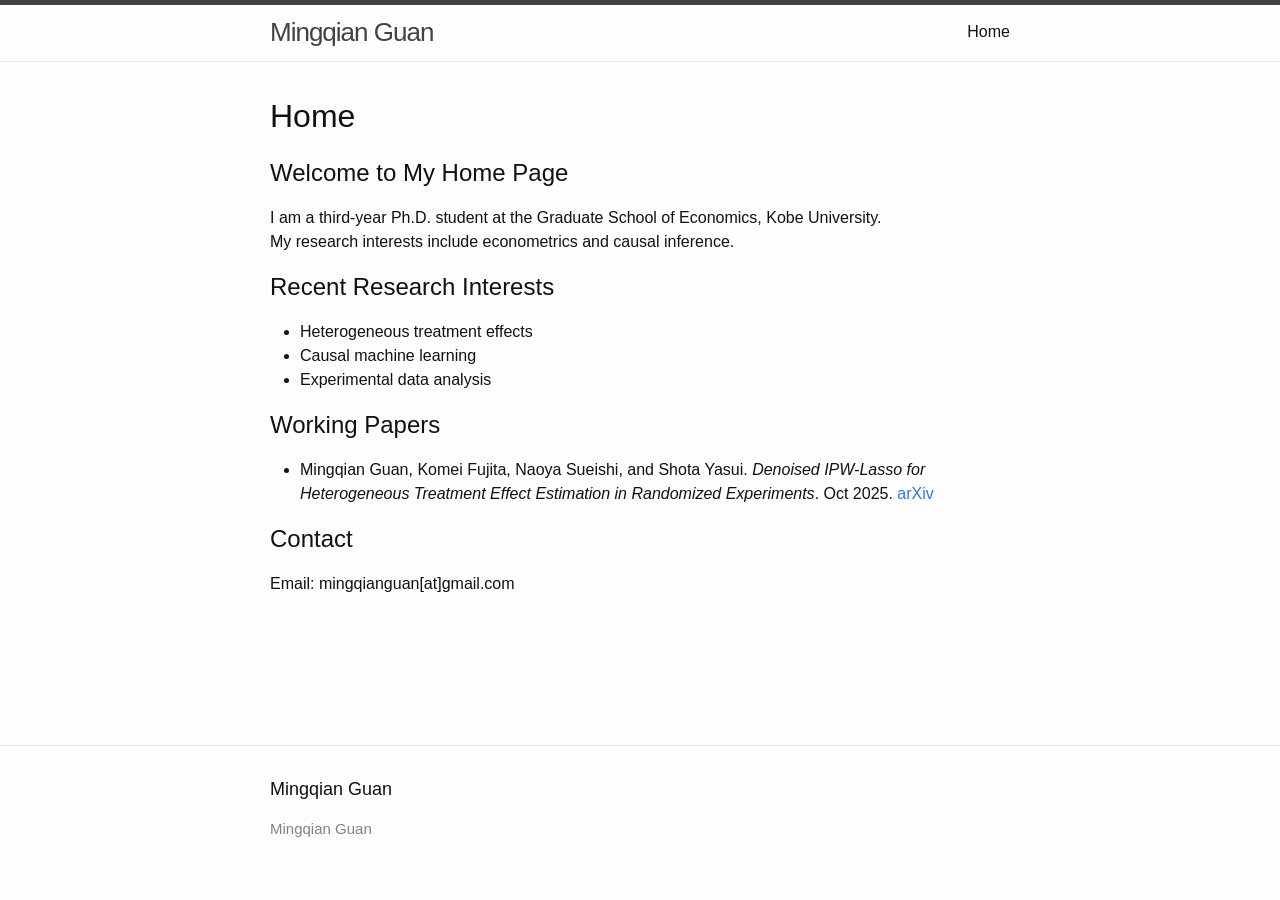
==== index.html @ 8e0dccff "deploy: mingqianguan/mingqianguansource.github.io@8c36bc2cc415411a0f8b04d943c0043eb0f9a36a" ====
<!DOCTYPE html>
<html lang="en"><head>
  <meta charset="utf-8">
  <meta http-equiv="X-UA-Compatible" content="IE=edge">
  <meta name="viewport" content="width=device-width, initial-scale=1"><!-- Begin Jekyll SEO tag v2.8.0 -->
<title>Home | Mingqian Guan</title>
<meta name="generator" content="Jekyll v3.10.0" />
<meta property="og:title" content="Home" />
<meta property="og:locale" content="en_US" />
<meta property="og:site_name" content="Mingqian Guan" />
<meta property="og:type" content="website" />
<meta name="twitter:card" content="summary" />
<meta property="twitter:title" content="Home" />
<script type="application/ld+json">
{"@context":"https://schema.org","@type":"WebSite","headline":"Home","name":"Mingqian Guan","url":"/"}</script>
<!-- End Jekyll SEO tag -->
<link rel="stylesheet" href="/assets/main.css"><link type="application/atom+xml" rel="alternate" href="/feed.xml" title="Mingqian Guan" /></head>
<body><header class="site-header" role="banner">

  <div class="wrapper"><a class="site-title" rel="author" href="/">Mingqian Guan</a><nav class="site-nav">
        <input type="checkbox" id="nav-trigger" class="nav-trigger" />
        <label for="nav-trigger">
          <span class="menu-icon">
            <svg viewBox="0 0 18 15" width="18px" height="15px">
              <path d="M18,1.484c0,0.82-0.665,1.484-1.484,1.484H1.484C0.665,2.969,0,2.304,0,1.484l0,0C0,0.665,0.665,0,1.484,0 h15.032C17.335,0,18,0.665,18,1.484L18,1.484z M18,7.516C18,8.335,17.335,9,16.516,9H1.484C0.665,9,0,8.335,0,7.516l0,0 c0-0.82,0.665-1.484,1.484-1.484h15.032C17.335,6.031,18,6.696,18,7.516L18,7.516z M18,13.516C18,14.335,17.335,15,16.516,15H1.484 C0.665,15,0,14.335,0,13.516l0,0c0-0.82,0.665-1.483,1.484-1.483h15.032C17.335,12.031,18,12.695,18,13.516L18,13.516z"/>
            </svg>
          </span>
        </label>

        <div class="trigger"><a class="page-link" href="/">Home</a></div>
      </nav></div>
</header>
<main class="page-content" aria-label="Content">
      <div class="wrapper">
        <div class="home"><h1 class="page-heading">Home</h1><!-- - 📄 CV: [Download](cv.pdf)
- 🔗 Profiles: [Google Scholar](YOUR_SCHOLAR_URL) · [GitHub](YOUR_GITHUB_URL) · [LinkedIn](YOUR_LINKEDIN_URL)

Optional headshot: upload to assets/avatar.jpg and uncomment the line below
<img src="/assets/avatar.jpg" alt="Mingqian Guan" width="160"> -->

<!-- --- -->

<h2 id="welcome-to-my-home-page">Welcome to My Home Page</h2>
<p>I am a third-year Ph.D. student at the Graduate School of Economics, Kobe University.<br />
My research interests include econometrics and causal inference.</p>

<h2 id="recent-research-interests">Recent Research Interests</h2>
<ul>
  <li>Heterogeneous treatment effects</li>
  <li>Causal machine learning</li>
  <li>Experimental data analysis</li>
</ul>

<h2 id="working-papers">Working Papers</h2>
<ul>
  <li>Mingqian Guan, Komei Fujita, Naoya Sueishi, and Shota Yasui. 
<em>Denoised IPW-Lasso for Heterogeneous Treatment Effect Estimation in Randomized Experiments</em>. Oct 2025. 
<a href="https://arxiv.org/abs/2510.10527">arXiv</a></li>
</ul>

<!--
## Work in Progress
- PROJECT_TITLE_A — one-line description of the question/method/dataset.
- PROJECT_TITLE_B — one-line description.

## Publications
- AUTHORS_1. *PAPER_TITLE_1*. VENUE_1, YEAR_1. [PDF](#) · [Code](#)
- AUTHORS_2. *PAPER_TITLE_2*. VENUE_2, YEAR_2. [PDF](#) · [Project](#)

## Teaching & Service
- ROLE_COURSE_1 (TERM_1, YEAR_1)
- Reviewer: VENUE_A, VENUE_B

## Talks & Awards
- TALK_TITLE @ VENUE_TALK, YEAR_TALK
- AWARD_NAME, YEAR_AWARD
-->

<h2 id="contact">Contact</h2>
<p>Email: mingqianguan[at]gmail.com</p>
</div>

      </div>
    </main><footer class="site-footer h-card">
  <data class="u-url" href="/"></data>

  <div class="wrapper">

    <h2 class="footer-heading">Mingqian Guan</h2>

    <div class="footer-col-wrapper">
      <div class="footer-col footer-col-1">
        <ul class="contact-list">
          <li class="p-name">Mingqian Guan</li></ul>
      </div>

      <div class="footer-col footer-col-2"><ul class="social-media-list"></ul>
</div>

      <div class="footer-col footer-col-3">
        <p></p>
      </div>
    </div>

  </div>

</footer>
</body>

</html>
---- assets/main.css ----
/** Reset some basic elements */
body, h1, h2, h3, h4, h5, h6, p, blockquote, pre, hr, dl, dd, ol, ul, figure { margin: 0; padding: 0; }

/** Basic styling */
body { font: 400 16px/1.5 -apple-system, BlinkMacSystemFont, "Segoe UI", Roboto, Helvetica, Arial, sans-serif, "Apple Color Emoji", "Segoe UI Emoji", "Segoe UI Symbol"; color: #111; background-color: #fdfdfd; -webkit-text-size-adjust: 100%; -webkit-font-feature-settings: "kern" 1; -moz-font-feature-settings: "kern" 1; -o-font-feature-settings: "kern" 1; font-feature-settings: "kern" 1; font-kerning: normal; display: flex; min-height: 100vh; flex-direction: column; }

/** Set `margin-bottom` to maintain vertical rhythm */
h1, h2, h3, h4, h5, h6, p, blockquote, pre, ul, ol, dl, figure, .highlight { margin-bottom: 15px; }

/** `main` element */
main { display: block; /* Default value of `display` of `main` element is 'inline' in IE 11. */ }

/** Images */
img { max-width: 100%; vertical-align: middle; }

/** Figures */
figure > img { display: block; }

figcaption { font-size: 14px; }

/** Lists */
ul, ol { margin-left: 30px; }

li > ul, li > ol { margin-bottom: 0; }

/** Headings */
h1, h2, h3, h4, h5, h6 { font-weight: 400; }

/** Links */
a { color: #2a7ae2; text-decoration: none; }
a:visited { color: #1756a9; }
a:hover { color: #111; text-decoration: underline; }
.social-media-list a:hover { text-decoration: none; }
.social-media-list a:hover .username { text-decoration: underline; }

/** Blockquotes */
blockquote { color: #828282; border-left: 4px solid #e8e8e8; padding-left: 15px; font-size: 18px; letter-spacing: -1px; font-style: italic; }
blockquote > :last-child { margin-bottom: 0; }

/** Code formatting */
pre, code { font-size: 15px; border: 1px solid #e8e8e8; border-radius: 3px; background-color: #eef; }

code { padding: 1px 5px; }

pre { padding: 8px 12px; overflow-x: auto; }
pre > code { border: 0; padding-right: 0; padding-left: 0; }

/** Wrapper */
.wrapper { max-width: -webkit-calc(800px - (30px * 2)); max-width: calc(800px - (30px * 2)); margin-right: auto; margin-left: auto; padding-right: 30px; padding-left: 30px; }
@media screen and (max-width: 800px) { .wrapper { max-width: -webkit-calc(800px - (30px)); max-width: calc(800px - (30px)); padding-right: 15px; padding-left: 15px; } }

/** Clearfix */
.wrapper:after, .footer-col-wrapper:after { content: ""; display: table; clear: both; }

/** Icons */
.svg-icon { width: 16px; height: 16px; display: inline-block; fill: #828282; padding-right: 5px; vertical-align: text-top; }

.social-media-list li + li { padding-top: 5px; }

/** Tables */
table { margin-bottom: 30px; width: 100%; text-align: left; color: #3f3f3f; border-collapse: collapse; border: 1px solid #e8e8e8; }
table tr:nth-child(even) { background-color: #f7f7f7; }
table th, table td { padding: 10px 15px; }
table th { background-color: #f0f0f0; border: 1px solid #dedede; border-bottom-color: #c9c9c9; }
table td { border: 1px solid #e8e8e8; }

/** Site header */
.site-header { border-top: 5px solid #424242; border-bottom: 1px solid #e8e8e8; min-height: 55.95px; position: relative; }

.site-title { font-size: 26px; font-weight: 300; line-height: 54px; letter-spacing: -1px; margin-bottom: 0; float: left; }
.site-title, .site-title:visited { color: #424242; }

.site-nav { float: right; line-height: 54px; }
.site-nav .nav-trigger { display: none; }
.site-nav .menu-icon { display: none; }
.site-nav .page-link { color: #111; line-height: 1.5; }
.site-nav .page-link:not(:last-child) { margin-right: 20px; }
@media screen and (max-width: 600px) { .site-nav { position: absolute; top: 9px; right: 15px; background-color: #fdfdfd; border: 1px solid #e8e8e8; border-radius: 5px; text-align: right; }
  .site-nav label[for="nav-trigger"] { display: block; float: right; width: 36px; height: 36px; z-index: 2; cursor: pointer; }
  .site-nav .menu-icon { display: block; float: right; width: 36px; height: 26px; line-height: 0; padding-top: 10px; text-align: center; }
  .site-nav .menu-icon > svg { fill: #424242; }
  .site-nav input ~ .trigger { clear: both; display: none; }
  .site-nav input:checked ~ .trigger { display: block; padding-bottom: 5px; }
  .site-nav .page-link { display: block; padding: 5px 10px; margin-left: 20px; }
  .site-nav .page-link:not(:last-child) { margin-right: 0; } }

/** Site footer */
.site-footer { border-top: 1px solid #e8e8e8; padding: 30px 0; }

.footer-heading { font-size: 18px; margin-bottom: 15px; }

.contact-list, .social-media-list { list-style: none; margin-left: 0; }

.footer-col-wrapper { font-size: 15px; color: #828282; margin-left: -15px; }

.footer-col { float: left; margin-bottom: 15px; padding-left: 15px; }

.footer-col-1 { width: -webkit-calc(35% - (30px / 2)); width: calc(35% - (30px / 2)); }

.footer-col-2 { width: -webkit-calc(20% - (30px / 2)); width: calc(20% - (30px / 2)); }

.footer-col-3 { width: -webkit-calc(45% - (30px / 2)); width: calc(45% - (30px / 2)); }

@media screen and (max-width: 800px) { .footer-col-1, .footer-col-2 { width: -webkit-calc(50% - (30px / 2)); width: calc(50% - (30px / 2)); }
  .footer-col-3 { width: -webkit-calc(100% - (30px / 2)); width: calc(100% - (30px / 2)); } }
@media screen and (max-width: 600px) { .footer-col { float: none; width: -webkit-calc(100% - (30px / 2)); width: calc(100% - (30px / 2)); } }
/** Page content */
.page-content { padding: 30px 0; flex: 1; }

.page-heading { font-size: 32px; }

.post-list-heading { font-size: 28px; }

.post-list { margin-left: 0; list-style: none; }
.post-list > li { margin-bottom: 30px; }

.post-meta { font-size: 14px; color: #828282; }

.post-link { display: block; font-size: 24px; }

/** Posts */
.post-header { margin-bottom: 30px; }

.post-title { font-size: 42px; letter-spacing: -1px; line-height: 1; }
@media screen and (max-width: 800px) { .post-title { font-size: 36px; } }

.post-content { margin-bottom: 30px; }
.post-content h2 { font-size: 32px; }
@media screen and (max-width: 800px) { .post-content h2 { font-size: 28px; } }
.post-content h3 { font-size: 26px; }
@media screen and (max-width: 800px) { .post-content h3 { font-size: 22px; } }
.post-content h4 { font-size: 20px; }
@media screen and (max-width: 800px) { .post-content h4 { font-size: 18px; } }

/** Syntax highlighting styles */
.highlight { background: #fff; }
.highlighter-rouge .highlight { background: #eef; }
.highlight .c { color: #998; font-style: italic; }
.highlight .err { color: #a61717; background-color: #e3d2d2; }
.highlight .k { font-weight: bold; }
.highlight .o { font-weight: bold; }
.highlight .cm { color: #998; font-style: italic; }
.highlight .cp { color: #999; font-weight: bold; }
.highlight .c1 { color: #998; font-style: italic; }
.highlight .cs { color: #999; font-weight: bold; font-style: italic; }
.highlight .gd { color: #000; background-color: #fdd; }
.highlight .gd .x { color: #000; background-color: #faa; }
.highlight .ge { font-style: italic; }
.highlight .gr { color: #a00; }
.highlight .gh { color: #999; }
.highlight .gi { color: #000; background-color: #dfd; }
.highlight .gi .x { color: #000; background-color: #afa; }
.highlight .go { color: #888; }
.highlight .gp { color: #555; }
.highlight .gs { font-weight: bold; }
.highlight .gu { color: #aaa; }
.highlight .gt { color: #a00; }
.highlight .kc { font-weight: bold; }
.highlight .kd { font-weight: bold; }
.highlight .kp { font-weight: bold; }
.highlight .kr { font-weight: bold; }
.highlight .kt { color: #458; font-weight: bold; }
.highlight .m { color: #099; }
.highlight .s { color: #d14; }
.highlight .na { color: #008080; }
.highlight .nb { color: #0086B3; }
.highlight .nc { color: #458; font-weight: bold; }
.highlight .no { color: #008080; }
.highlight .ni { color: #800080; }
.highlight .ne { color: #900; font-weight: bold; }
.highlight .nf { color: #900; font-weight: bold; }
.highlight .nn { color: #555; }
.highlight .nt { color: #000080; }
.highlight .nv { color: #008080; }
.highlight .ow { font-weight: bold; }
.highlight .w { color: #bbb; }
.highlight .mf { color: #099; }
.highlight .mh { color: #099; }
.highlight .mi { color: #099; }
.highlight .mo { color: #099; }
.highlight .sb { color: #d14; }
.highlight .sc { color: #d14; }
.highlight .sd { color: #d14; }
.highlight .s2 { color: #d14; }
.highlight .se { color: #d14; }
.highlight .sh { color: #d14; }
.highlight .si { color: #d14; }
.highlight .sx { color: #d14; }
.highlight .sr { color: #009926; }
.highlight .s1 { color: #d14; }
.highlight .ss { color: #990073; }
.highlight .bp { color: #999; }
.highlight .vc { color: #008080; }
.highlight .vg { color: #008080; }
.highlight .vi { color: #008080; }
.highlight .il { color: #099; }
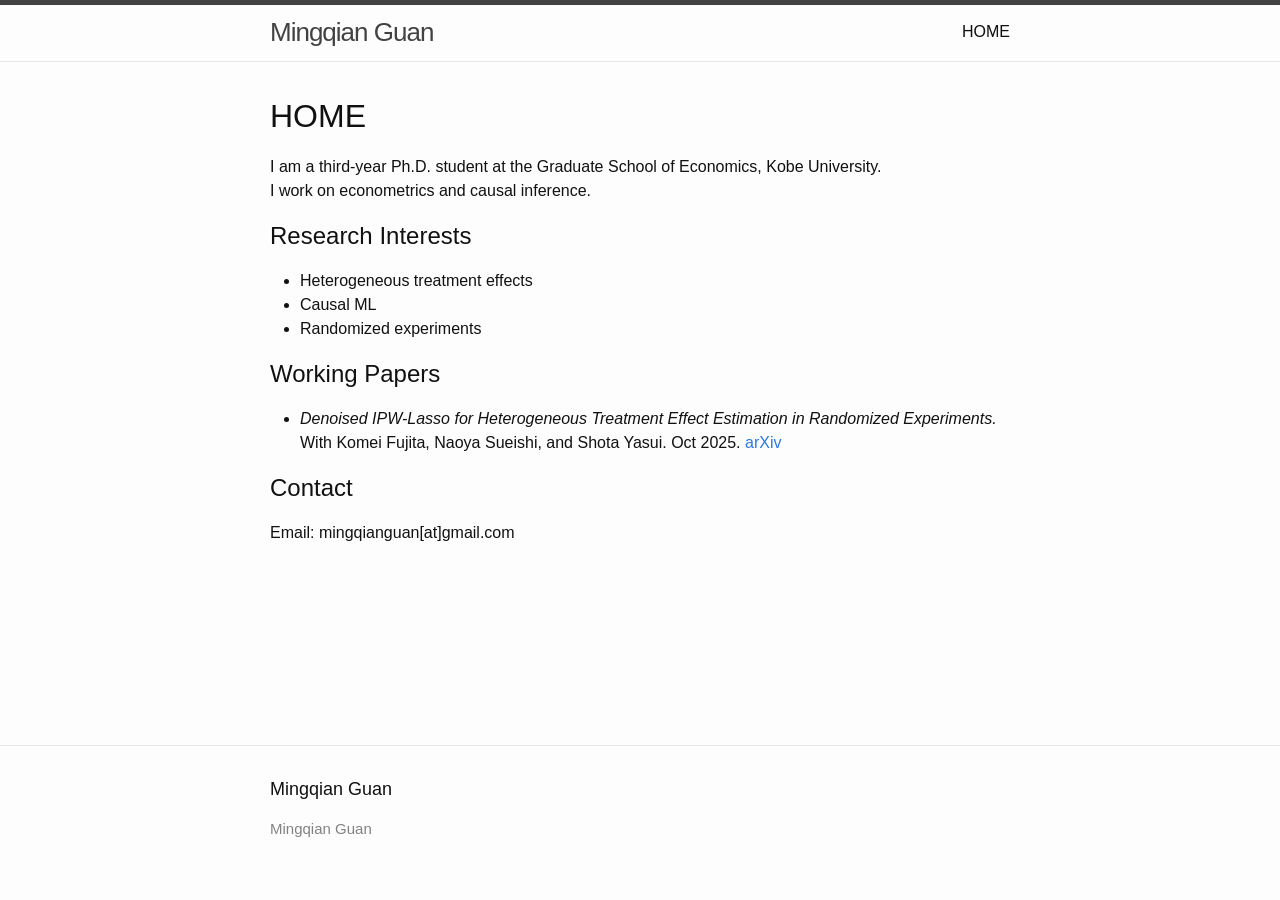
==== commit fc9e7dbf: "deploy: mingqianguan/mingqianguansource.github.io@8be0ce49b919c5c08c91637267e97189e572d021" ====
--- a/index.html
+++ b/index.html
@@ -3,16 +3,16 @@
   <meta charset="utf-8">
   <meta http-equiv="X-UA-Compatible" content="IE=edge">
   <meta name="viewport" content="width=device-width, initial-scale=1"><!-- Begin Jekyll SEO tag v2.8.0 -->
-<title>Home | Mingqian Guan</title>
+<title>HOME | Mingqian Guan</title>
 <meta name="generator" content="Jekyll v3.10.0" />
-<meta property="og:title" content="Home" />
+<meta property="og:title" content="HOME" />
 <meta property="og:locale" content="en_US" />
 <meta property="og:site_name" content="Mingqian Guan" />
 <meta property="og:type" content="website" />
 <meta name="twitter:card" content="summary" />
-<meta property="twitter:title" content="Home" />
+<meta property="twitter:title" content="HOME" />
 <script type="application/ld+json">
-{"@context":"https://schema.org","@type":"WebSite","headline":"Home","name":"Mingqian Guan","url":"/"}</script>
+{"@context":"https://schema.org","@type":"WebSite","headline":"HOME","name":"Mingqian Guan","url":"/"}</script>
 <!-- End Jekyll SEO tag -->
 <link rel="stylesheet" href="/assets/main.css"><link type="application/atom+xml" rel="alternate" href="/feed.xml" title="Mingqian Guan" /></head>
 <body><header class="site-header" role="banner">
@@ -27,12 +27,12 @@
           </span>
         </label>
 
-        <div class="trigger"><a class="page-link" href="/">Home</a></div>
+        <div class="trigger"><a class="page-link" href="/">HOME</a></div>
       </nav></div>
 </header>
 <main class="page-content" aria-label="Content">
       <div class="wrapper">
-        <div class="home"><h1 class="page-heading">Home</h1><!-- - 📄 CV: [Download](cv.pdf)
+        <div class="home"><h1 class="page-heading">HOME</h1><!-- - 📄 CV: [Download](cv.pdf)
 - 🔗 Profiles: [Google Scholar](YOUR_SCHOLAR_URL) · [GitHub](YOUR_GITHUB_URL) · [LinkedIn](YOUR_LINKEDIN_URL)
 
 Optional headshot: upload to assets/avatar.jpg and uncomment the line below
@@ -40,22 +40,20 @@
 
 <!-- --- -->
 
-<h2 id="welcome-to-my-home-page">Welcome to My Home Page</h2>
 <p>I am a third-year Ph.D. student at the Graduate School of Economics, Kobe University.<br />
-My research interests include econometrics and causal inference.</p>
+I work on econometrics and causal inference.</p>
 
-<h2 id="recent-research-interests">Recent Research Interests</h2>
+<h2 id="research-interests">Research Interests</h2>
 <ul>
   <li>Heterogeneous treatment effects</li>
-  <li>Causal machine learning</li>
-  <li>Experimental data analysis</li>
+  <li>Causal ML</li>
+  <li>Randomized experiments</li>
 </ul>
 
 <h2 id="working-papers">Working Papers</h2>
 <ul>
-  <li>Mingqian Guan, Komei Fujita, Naoya Sueishi, and Shota Yasui. 
-<em>Denoised IPW-Lasso for Heterogeneous Treatment Effect Estimation in Randomized Experiments</em>. Oct 2025. 
-<a href="https://arxiv.org/abs/2510.10527">arXiv</a></li>
+  <li><em>Denoised IPW-Lasso for Heterogeneous Treatment Effect Estimation in Randomized Experiments.</em><br />
+With Komei Fujita, Naoya Sueishi, and Shota Yasui. Oct 2025. <a href="https://arxiv.org/abs/2510.10527">arXiv</a></li>
 </ul>
 
 <!--
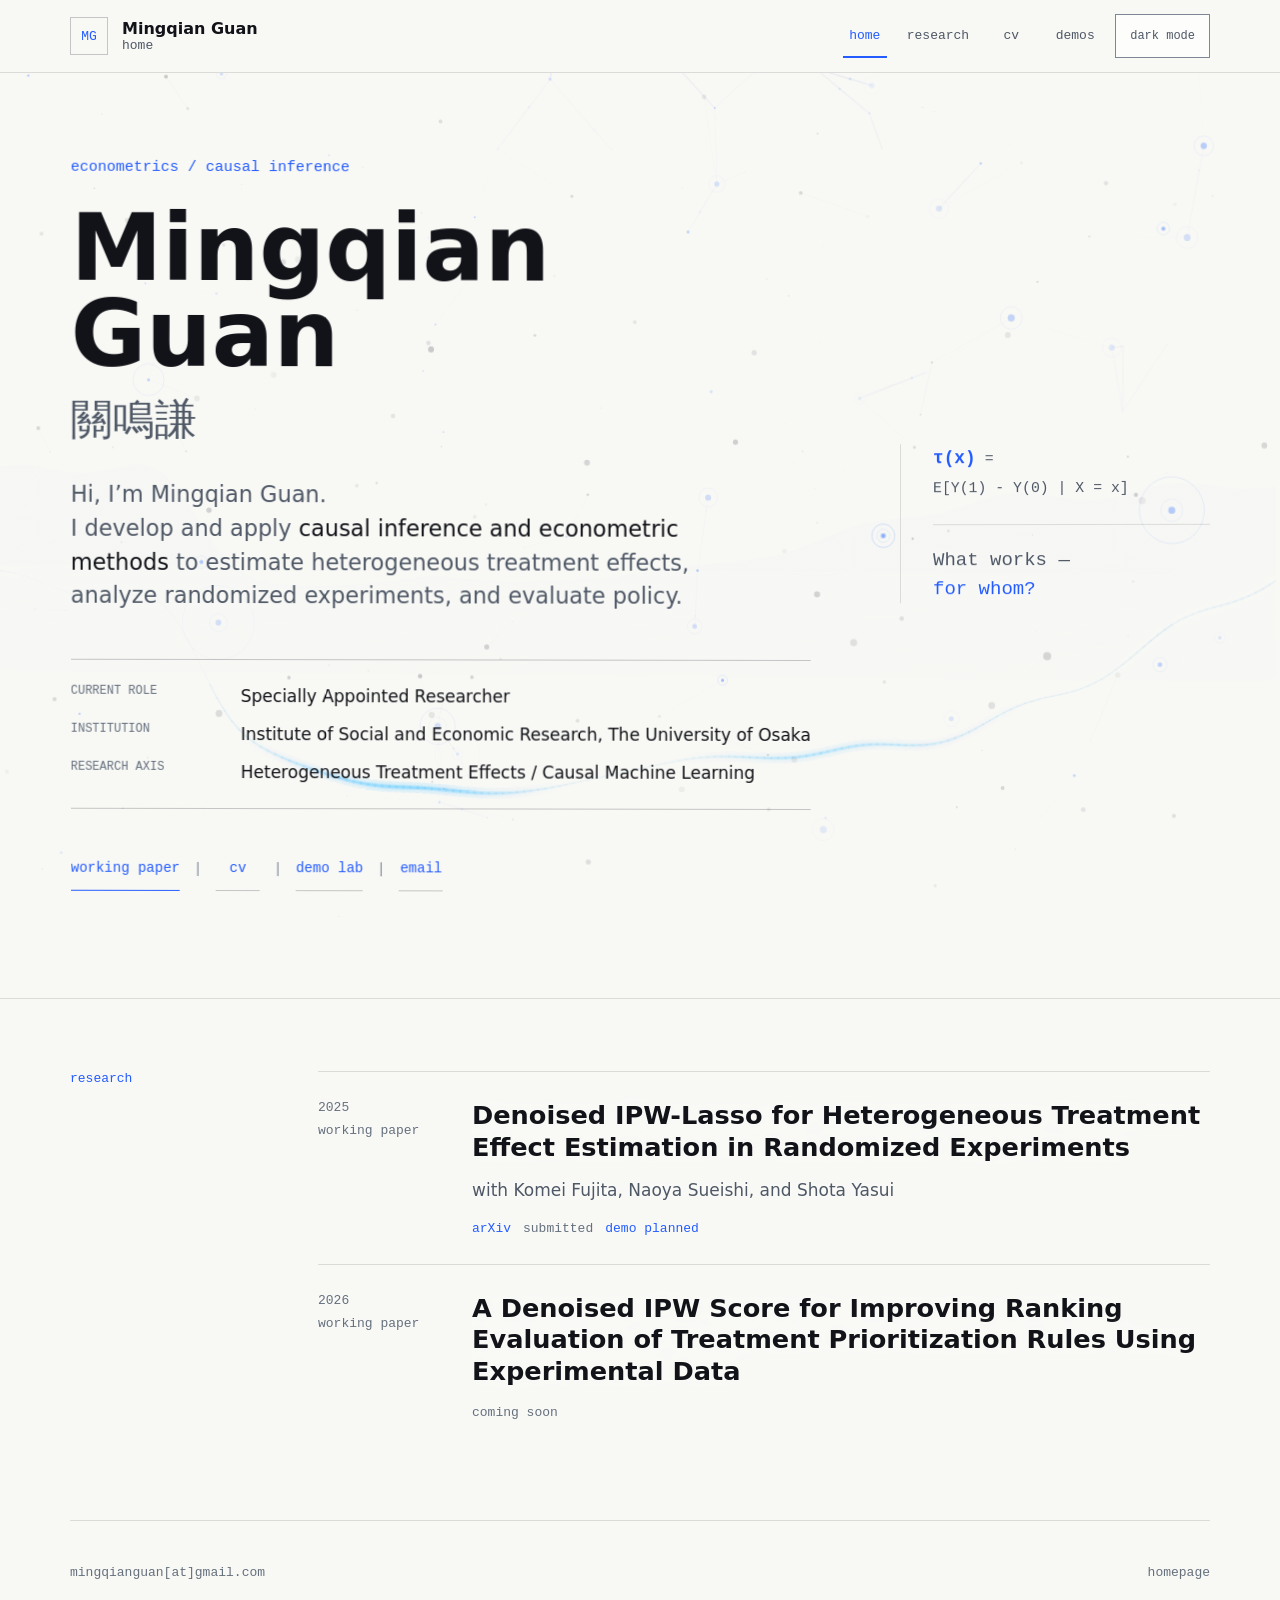
==== commit 100ed0a7: "deploy: website" ====
--- a/index.html
+++ b/index.html
@@ -1,108 +1 @@
-<!DOCTYPE html>
-<html lang="en"><head>
-  <meta charset="utf-8">
-  <meta http-equiv="X-UA-Compatible" content="IE=edge">
-  <meta name="viewport" content="width=device-width, initial-scale=1"><!-- Begin Jekyll SEO tag v2.8.0 -->
-<title>HOME | Mingqian Guan</title>
-<meta name="generator" content="Jekyll v3.10.0" />
-<meta property="og:title" content="HOME" />
-<meta property="og:locale" content="en_US" />
-<meta property="og:site_name" content="Mingqian Guan" />
-<meta property="og:type" content="website" />
-<meta name="twitter:card" content="summary" />
-<meta property="twitter:title" content="HOME" />
-<script type="application/ld+json">
-{"@context":"https://schema.org","@type":"WebSite","headline":"HOME","name":"Mingqian Guan","url":"/"}</script>
-<!-- End Jekyll SEO tag -->
-<link rel="stylesheet" href="/assets/main.css"><link type="application/atom+xml" rel="alternate" href="/feed.xml" title="Mingqian Guan" /></head>
-<body><header class="site-header" role="banner">
-
-  <div class="wrapper"><a class="site-title" rel="author" href="/">Mingqian Guan</a><nav class="site-nav">
-        <input type="checkbox" id="nav-trigger" class="nav-trigger" />
-        <label for="nav-trigger">
-          <span class="menu-icon">
-            <svg viewBox="0 0 18 15" width="18px" height="15px">
-              <path d="M18,1.484c0,0.82-0.665,1.484-1.484,1.484H1.484C0.665,2.969,0,2.304,0,1.484l0,0C0,0.665,0.665,0,1.484,0 h15.032C17.335,0,18,0.665,18,1.484L18,1.484z M18,7.516C18,8.335,17.335,9,16.516,9H1.484C0.665,9,0,8.335,0,7.516l0,0 c0-0.82,0.665-1.484,1.484-1.484h15.032C17.335,6.031,18,6.696,18,7.516L18,7.516z M18,13.516C18,14.335,17.335,15,16.516,15H1.484 C0.665,15,0,14.335,0,13.516l0,0c0-0.82,0.665-1.483,1.484-1.483h15.032C17.335,12.031,18,12.695,18,13.516L18,13.516z"/>
-            </svg>
-          </span>
-        </label>
-
-        <div class="trigger"><a class="page-link" href="/">HOME</a></div>
-      </nav></div>
-</header>
-<main class="page-content" aria-label="Content">
-      <div class="wrapper">
-        <div class="home"><h1 class="page-heading">HOME</h1><!-- - 📄 CV: [Download](cv.pdf)
-- 🔗 Profiles: [Google Scholar](YOUR_SCHOLAR_URL) · [GitHub](YOUR_GITHUB_URL) · [LinkedIn](YOUR_LINKEDIN_URL)
-
-Optional headshot: upload to assets/avatar.jpg and uncomment the line below
-<img src="/assets/avatar.jpg" alt="Mingqian Guan" width="160"> -->
-
-<!-- --- -->
-
-<p>I am a third-year Ph.D. student at the Graduate School of Economics, Kobe University.<br />
-I work on econometrics and causal inference.</p>
-
-<h2 id="research-interests">Research Interests</h2>
-<ul>
-  <li>Heterogeneous treatment effects</li>
-  <li>Causal ML</li>
-  <li>Randomized experiments</li>
-</ul>
-
-<h2 id="working-papers">Working Papers</h2>
-<ul>
-  <li><em>Denoised IPW-Lasso for Heterogeneous Treatment Effect Estimation in Randomized Experiments.</em><br />
-With Komei Fujita, Naoya Sueishi, and Shota Yasui. Oct 2025. <a href="https://arxiv.org/abs/2510.10527">arXiv</a></li>
-</ul>
-
-<!--
-## Work in Progress
-- PROJECT_TITLE_A — one-line description of the question/method/dataset.
-- PROJECT_TITLE_B — one-line description.
-
-## Publications
-- AUTHORS_1. *PAPER_TITLE_1*. VENUE_1, YEAR_1. [PDF](#) · [Code](#)
-- AUTHORS_2. *PAPER_TITLE_2*. VENUE_2, YEAR_2. [PDF](#) · [Project](#)
-
-## Teaching & Service
-- ROLE_COURSE_1 (TERM_1, YEAR_1)
-- Reviewer: VENUE_A, VENUE_B
-
-## Talks & Awards
-- TALK_TITLE @ VENUE_TALK, YEAR_TALK
-- AWARD_NAME, YEAR_AWARD
--->
-
-<h2 id="contact">Contact</h2>
-<p>Email: mingqianguan[at]gmail.com</p>
-</div>
-
-      </div>
-    </main><footer class="site-footer h-card">
-  <data class="u-url" href="/"></data>
-
-  <div class="wrapper">
-
-    <h2 class="footer-heading">Mingqian Guan</h2>
-
-    <div class="footer-col-wrapper">
-      <div class="footer-col footer-col-1">
-        <ul class="contact-list">
-          <li class="p-name">Mingqian Guan</li></ul>
-      </div>
-
-      <div class="footer-col footer-col-2"><ul class="social-media-list"></ul>
-</div>
-
-      <div class="footer-col footer-col-3">
-        <p></p>
-      </div>
-    </div>
-
-  </div>
-
-</footer>
-</body>
-
-</html>
+<!doctype html><html lang="en"><head><meta charset="utf-8"><meta content="width=device-width,initial-scale=1" name="viewport"><title>Mingqian Guan | Homepage</title><link href="styles.css?v=20260710-12" rel="stylesheet"><script defer src="site.js?v=20260710-12"></script></head><body><a href="#main-content" class="skip-link">Skip to content</a><canvas aria-hidden="true" class="data-field" id="dataField"></canvas><header class="site-header"><nav aria-label="Primary navigation" class="wrap nav"><a href="index.html" class="brand"><span class="monogram">MG</span> <span><strong>Mingqian Guan</strong> <em>home</em></span></a><div class="nav-actions"><div class="links"><a href="index.html" aria-current="page">home</a> <a href="research.html">research</a> <a href="cv.html">cv</a> <a href="demos.html">demos</a></div><button class="theme-toggle" id="themeToggle" type="button">theme</button></div></nav></header><main id="main-content" tabindex="-1"><section class="home-hero"><div class="wrap hero-grid"><div class="hero-main"><p class="kicker">econometrics / causal inference</p><h1>Mingqian Guan <span>關鳴謙</span></h1><p class="claim">Hi, I’m Mingqian Guan.<br>I develop and apply <strong>causal inference and econometric methods</strong> to estimate heterogeneous treatment effects, analyze randomized experiments, and evaluate policy.</p><dl class="profile-list"><div><dt>Current role</dt><dd>Specially Appointed Researcher</dd></div><div><dt>Institution</dt><dd>Institute of Social and Economic Research, The University of Osaka</dd></div><div><dt>Research axis</dt><dd>Heterogeneous Treatment Effects / Causal Machine Learning</dd></div></dl><div class="home-actions"><a href="research.html">working paper</a> <span class="action-separator" aria-hidden="true">|</span> <a href="cv.html">cv</a> <span class="action-separator" aria-hidden="true">|</span> <a href="demos.html">demo lab</a> <span class="action-separator" aria-hidden="true">|</span> <a href="mailto:mingqianguan@gmail.com">email</a></div></div><aside aria-label="Research signature" class="signature"><p class="formula"><span><strong>τ(x)</strong> =</span> <span>E[Y(1) - Y(0) | X = x]</span></p><p class="signature-question">What works — <span>for whom?</span></p></aside></div></section><section class="page-section" id="home-research-preview"><div class="wrap section-grid"><div class="section-label"><h2>research</h2></div><div class="paper-list"><article class="paper" id="ipw-denoised"><div class="paper-meta"><span>2025</span> <span>working paper</span></div><div class="paper-body"><h3>Denoised IPW-Lasso for Heterogeneous Treatment Effect Estimation in Randomized Experiments</h3><p class="authors">with Komei Fujita, Naoya Sueishi, and Shota Yasui</p><div class="paper-footer"><a href="https://arxiv.org/abs/2510.10527" class="paper-link">arXiv</a> <span class="status">submitted</span> <a href="demos.html#ipw-denoised" class="demo-link">demo planned</a></div></div></article><article class="paper" id="working-paper-coming-soon"><div class="paper-meta"><span>2026</span> <span>working paper</span></div><div class="paper-body"><h3>A Denoised IPW Score for Improving Ranking Evaluation of Treatment Prioritization Rules Using Experimental Data</h3><div class="paper-footer"><span class="status">coming soon</span></div></div></article></div></div></section></main><footer class="wrap footer"><span>mingqianguan[at]gmail.com</span><span>homepage</span></footer></body></html>
--- a/styles.css
+++ b/styles.css
@@ -0,0 +1 @@
+:root{color-scheme:light dark;--bg:#f8f8f5;--surface:#ffffff;--surface-soft:rgba(255, 255, 255, 0.72);--text:#111318;--muted:#4f5866;--soft:#65707d;--line:rgba(17, 19, 24, 0.12);--line-strong:rgba(17, 19, 24, 0.22);--control-line:#7d8795;--accent:#245cff;--accent-soft:rgba(36, 92, 255, 0.045);--accent-line:rgba(36, 92, 255, 0.34);--particle-rgb:32,102,255;--particle-soft-rgb:31,36,46;--edge-rgb:58,96,154;--curve-rgb:66,158,226;--curve-glint-rgb:132,212,255;--probe-rgb:36,92,255;--field-opacity:1;--shadow:0 24px 70px rgba(17, 19, 24, 0.07);--text-x:0px;--text-y:0px;--text-skew:0deg;--signature-x:0px;--signature-y:0px;--signature-skew:0deg;--field-x:0px;--field-y:0px;--field-scale-x:1;--field-scale-y:1;--field-skew:0deg;--sans:Inter,ui-sans-serif,system-ui,-apple-system,BlinkMacSystemFont,"Segoe UI",sans-serif;--mono:"SFMono-Regular","Cascadia Code","Roboto Mono",Menlo,Consolas,monospace}@media (prefers-color-scheme:dark){:root:not([data-theme=light]){--bg:#090a0d;--surface:#11141a;--surface-soft:rgba(255, 255, 255, 0.045);--text:#f5f7fb;--muted:#b2bac7;--soft:#8792a2;--line:rgba(245, 247, 251, 0.12);--line-strong:rgba(245, 247, 251, 0.24);--control-line:#8390a4;--accent:#7da7ff;--accent-soft:rgba(125, 167, 255, 0.075);--accent-line:rgba(125, 167, 255, 0.4);--particle-rgb:126,176,255;--particle-soft-rgb:206,215,228;--edge-rgb:98,144,205;--curve-rgb:100,198,250;--curve-glint-rgb:178,234,255;--probe-rgb:125,167,255;--field-opacity:0.92;--shadow:0 28px 90px rgba(0, 0, 0, 0.32)}}:root[data-theme=dark]{--bg:#090a0d;--surface:#11141a;--surface-soft:rgba(255, 255, 255, 0.045);--text:#f5f7fb;--muted:#b2bac7;--soft:#8792a2;--line:rgba(245, 247, 251, 0.12);--line-strong:rgba(245, 247, 251, 0.24);--control-line:#8390a4;--accent:#7da7ff;--accent-soft:rgba(125, 167, 255, 0.075);--accent-line:rgba(125, 167, 255, 0.4);--particle-rgb:126,176,255;--particle-soft-rgb:206,215,228;--edge-rgb:98,144,205;--curve-rgb:100,198,250;--curve-glint-rgb:178,234,255;--probe-rgb:125,167,255;--field-opacity:0.92;--shadow:0 28px 90px rgba(0, 0, 0, 0.32)}*{box-sizing:border-box}html{background:var(--bg);color:var(--text);font-family:var(--sans);letter-spacing:0;scroll-behavior:smooth}body{min-height:100vh;margin:0;overflow-x:hidden;background:var(--bg);transition:background-color .2s,color .2s}a{color:inherit;text-decoration:none}button{font:inherit}a:focus-visible,button:focus-visible{outline:2px solid var(--accent);outline-offset:3px}.skip-link{position:fixed;top:8px;left:8px;z-index:60;min-height:44px;padding:11px 14px;border:1px solid var(--control-line);color:var(--text);background:var(--surface);font-family:var(--mono);font-size:13px;transform:translateY(calc(-100% - 16px));transition:transform 180ms}.skip-link:focus-visible{transform:translateY(0)}.wrap{width:min(1140px,calc(100vw - 48px));margin:0 auto}.narrow{width:min(860px,calc(100vw - 48px))}.data-field{position:fixed;inset:0;z-index:0;width:100%;height:100%;pointer-events:none;opacity:var(--field-opacity);transform:translate3d(var(--field-x),var(--field-y),0) scale(var(--field-scale-x),var(--field-scale-y)) skewY(var(--field-skew));transform-origin:50% 50%;will-change:transform}.footer,main{position:relative;z-index:1}.site-header{position:sticky;top:0;z-index:30;border-bottom:1px solid var(--line);background:color-mix(in srgb,var(--bg) 92%,transparent);backdrop-filter:blur(18px);transition:background-color .2s,border-color .2s}.nav{display:flex;min-height:72px;align-items:center;justify-content:space-between;gap:24px}.brand{display:flex;min-height:44px;min-width:0;align-items:center;gap:14px}.monogram{display:grid;width:38px;height:38px;flex:0 0 auto;place-items:center;border:1px solid var(--line-strong);color:var(--accent);font-family:var(--mono);font-size:13px}.brand em,.brand strong{display:block;overflow:hidden;text-overflow:ellipsis;white-space:nowrap}.brand strong{color:var(--text);font-size:16px;font-style:normal;font-weight:620}.brand em{color:var(--muted);font-family:var(--mono);font-size:13px;font-style:normal}.nav-actions{display:flex;flex-wrap:wrap;align-items:center;justify-content:flex-end;gap:18px}.links{display:flex;flex-wrap:wrap;justify-content:flex-end;gap:20px;color:var(--muted);font-family:var(--mono);font-size:13px}.links a{display:inline-flex;min-width:44px;min-height:44px;align-items:center;justify-content:center;border-bottom:2px solid transparent;transition:color 180ms,border-color 180ms}.links a:hover,.links a[aria-current=page]{color:var(--accent);border-bottom-color:var(--accent)}.theme-toggle{min-height:44px;padding:0 14px;border:1px solid var(--control-line);color:var(--muted);background:var(--surface-soft);cursor:pointer;font-family:var(--mono);font-size:12px;transition:color 180ms,border-color 180ms,background-color 180ms}.theme-toggle:hover{border-color:var(--accent-line);color:var(--text)}.home-hero{padding:clamp(38px,4.6vh,54px) 0 64px}.hero-main{transform:translate3d(var(--text-x),var(--text-y),0) skewY(var(--text-skew));will-change:transform}.hero-grid{display:grid;grid-template-columns:minmax(0,1fr) 310px;gap:clamp(64px,7vw,96px);align-items:center;min-height:clamp(820px,calc(100svh - 80px),1040px)}.kicker{max-width:780px;margin:0 0 26px;color:var(--accent);font-family:var(--mono);font-size:15px;line-height:1.5}.page-title,h1{max-width:840px;margin:0;color:var(--text);font-size:clamp(52px, 7.4vw, 92px);font-weight:610;line-height:.94}h1 span{display:block;margin-top:18px;color:var(--muted);font-size:clamp(28px, 3.6vw, 42px);font-weight:420;line-height:1.14}.claim{max-width:680px;margin:34px 0 0;color:var(--muted);font-size:clamp(20px, 1.75vw, 24px);line-height:1.5}.claim strong{color:var(--text);font-weight:520}.profile-list{display:grid;max-width:760px;margin:46px 0 0;padding:24px 0;border-top:1px solid var(--line-strong);border-bottom:1px solid var(--line-strong);gap:14px}.profile-list div{display:grid;grid-template-columns:142px minmax(0,1fr);gap:28px}dt{color:var(--soft);font-family:var(--mono);font-size:12px;text-transform:uppercase}dd{margin:0;color:var(--text);font-size:17px;line-height:1.42}.home-actions{display:flex;flex-wrap:wrap;gap:0;margin-top:38px;color:var(--muted);font-family:var(--mono);font-size:14px}.home-actions.compact{margin-top:22px}.home-actions a{display:inline-flex;min-width:44px;min-height:44px;align-items:center;justify-content:center;padding:0 0 2px;border-bottom:1px solid var(--line-strong);color:var(--accent);transition:color 180ms,border-color 180ms}.action-separator{display:inline-flex;width:36px;min-height:44px;align-items:center;justify-content:center;color:var(--control-line);pointer-events:none}.home-actions .placeholder-link{padding-bottom:6px;border-bottom:1px solid var(--line);color:var(--soft);cursor:default}.home-actions a:first-child,.home-actions a:hover{color:var(--accent);border-color:var(--accent)}.signature{border-left:1px solid var(--line);max-width:310px;padding-left:32px;transform:translate3d(var(--signature-x),var(--signature-y),0) skewY(var(--signature-skew));will-change:transform}.signature-image{margin:0 0 28px}.signature-image img{display:block;width:100%;aspect-ratio:4/5;object-fit:cover;border:1px solid var(--line);filter:grayscale(.12)}.formula{margin:0;color:var(--muted);font-family:var(--mono);font-size:clamp(14px, 1.16vw, 16px);line-height:1.66;text-shadow:0 0 18px var(--bg),0 0 2px var(--bg)}.formula span{display:block}.formula span+span{margin-top:2px}.formula strong{color:var(--accent);font-size:1.2em;font-weight:560}.signature-question{max-width:280px;margin:24px 0 0;padding-top:22px;border-top:1px solid var(--line);color:var(--muted);font-family:var(--mono);font-size:clamp(16px, 1.5vw, 19px);font-weight:450;line-height:1.42;text-shadow:0 0 18px var(--bg),0 0 2px var(--bg)}.signature-question span{display:block;margin-top:2px;color:var(--accent);font-weight:450}.page-section{padding:72px 0;border-top:1px solid var(--line);scroll-margin-top:92px}.section-grid{display:grid;grid-template-columns:190px minmax(0,1fr);gap:58px;align-items:start}h2{margin:0;color:var(--accent);font-family:var(--mono);font-size:13px;font-weight:500;text-transform:lowercase}.section-copy{max-width:760px;margin:0;color:var(--muted);font-size:20px;line-height:1.62}.paper-list{display:grid;gap:0;background:0 0}.paper{display:grid;grid-template-columns:118px minmax(0,1fr);gap:36px;padding:28px 0;border-top:1px solid var(--line);background:0 0}.paper-meta{display:grid;align-content:start;gap:8px;color:var(--soft);font-family:var(--mono);font-size:13px}.paper-body,.paper-meta{text-shadow:0 0 18px var(--bg),0 0 2px var(--bg)}.paper h3{max-width:820px;margin:0;color:var(--text);font-size:clamp(22px, 2vw, 29px);font-weight:560;line-height:1.22}.authors{margin:14px 0 0;color:var(--muted);font-size:17px;line-height:1.55}.paper-footer{display:flex;flex-wrap:wrap;gap:12px;align-items:center;margin-top:18px;font-family:var(--mono);font-size:13px}.demo-link,.paper-link{color:var(--accent)}.demo-link.muted,.status{color:var(--soft)}.tags{display:flex;flex-wrap:wrap;gap:8px;margin-top:18px}.tags span{min-height:30px;border:1px solid var(--line);padding:5px 9px;color:var(--muted);background:0 0;font-family:var(--mono);font-size:12px}.tags span:first-child{border-color:var(--accent-line);color:var(--accent);background:0 0}.cv-panel p{max-width:720px;margin:0;color:var(--muted);font-size:19px;line-height:1.62}.cv-viewer-shell{overflow:hidden;border:1px solid var(--line);background:color-mix(in srgb,var(--bg) 76%,transparent);box-shadow:0 28px 80px rgba(17,19,24,.08)}:root[data-theme=dark] .cv-viewer-shell{box-shadow:0 28px 90px rgba(0,0,0,.28)}.cv-viewer-bar{display:flex;min-height:44px;align-items:center;justify-content:space-between;gap:18px;border-bottom:1px solid var(--line);padding:10px 14px;color:var(--soft);font-family:var(--mono);font-size:12px;text-transform:lowercase}.cv-viewer-bar a{color:var(--accent)}.cv-pdf-viewer{display:block;width:100%;height:min(78vh,860px);min-height:560px;border:0;background:#fff}.cv-viewer-fallback{margin:0;padding:28px;color:var(--muted);font-size:16px;line-height:1.6}.cv-viewer-fallback a{color:var(--accent)}.demo-hero{padding:96px 0 48px}.demo-list{display:grid;gap:0;background:0 0}.demo-card{padding:28px 0;border-top:1px solid var(--line);background:0 0}.demo-card a,.demo-card h3,.demo-card p,.demo-meta{text-shadow:0 0 18px var(--bg),0 0 2px var(--bg)}.demo-meta{display:flex;flex-wrap:wrap;gap:9px 14px;align-items:center;font-family:var(--mono);font-size:12px;line-height:1.5}.demo-state{border:1px solid var(--line);padding:2px 7px;color:var(--soft);background:0 0;text-transform:uppercase}.demo-features{display:inline-flex;flex-wrap:wrap;gap:0;align-items:center;color:var(--accent);text-transform:lowercase}.demo-features span+span::before{margin:0 8px;color:var(--accent-line);content:"/"}.demo-card h3{margin:12px 0 0;color:var(--text);font-size:25px;font-weight:560}.demo-card p{max-width:700px;margin:10px 0 0;color:var(--muted);font-size:17px;line-height:1.58}.demo-description{font-size:16px;line-height:1.66}.demo-card a{display:inline-flex;margin-top:18px;color:var(--accent);font-family:var(--mono);font-size:13px}.footer{display:flex;justify-content:space-between;gap:24px;padding:44px 0 62px;border-top:1px solid var(--line);color:var(--soft);font-family:var(--mono);font-size:13px}@media (min-width:901px) and (max-width:1100px){.hero-grid{grid-template-columns:minmax(0,1fr) 270px;gap:24px}.hero-main{padding-left:35px}.claim{margin-top:49px}.profile-list{width:calc(100% + 35px);max-width:none;margin-top:82px;padding-block:31px}.profile-list dd{font-size:14.5px}.home-actions{width:calc(100% + 35px);margin-top:30px}.signature{position:relative;top:-45px;max-width:270px;padding-top:15px;padding-bottom:15px}}@media (max-width:900px){.narrow,.wrap{width:min(100vw - 32px,720px)}.nav{align-items:flex-start;flex-direction:column;justify-content:center;padding:16px 0;gap:16px}.links,.nav-actions{justify-content:flex-start}.nav-actions{width:100%;justify-content:space-between;gap:6px}.links{gap:4px}.theme-toggle{padding-inline:8px}.demo-hero,.home-hero{padding-top:92px}.hero-grid,.paper,.section-grid{grid-template-columns:1fr}.hero-grid{min-height:auto;gap:42px}.page-title,h1{font-size:clamp(42px, 12.5vw, 58px)}h1 span{margin-top:16px;font-size:clamp(24px, 7.5vw, 30px)}.claim{margin-top:47px;font-size:clamp(19px, 5.2vw, 24px)}.profile-list{margin-top:73px;padding-block:32px;gap:26px}.home-actions{font-size:12px}.action-separator{width:18px}.profile-list div{grid-template-columns:1fr;gap:6px}.signature{display:none}.paper{gap:18px;padding:26px 0}.cv-viewer-bar{align-items:flex-start;flex-direction:column;gap:8px}.cv-pdf-viewer{height:72svh;min-height:460px}.footer{flex-direction:column}}@media (prefers-reduced-motion:reduce){html{scroll-behavior:auto}*,::after,::before{animation-duration:0s!important;animation-iteration-count:1!important;transition-duration:0s!important}.data-field,.hero-main,.signature{transform:none}}
